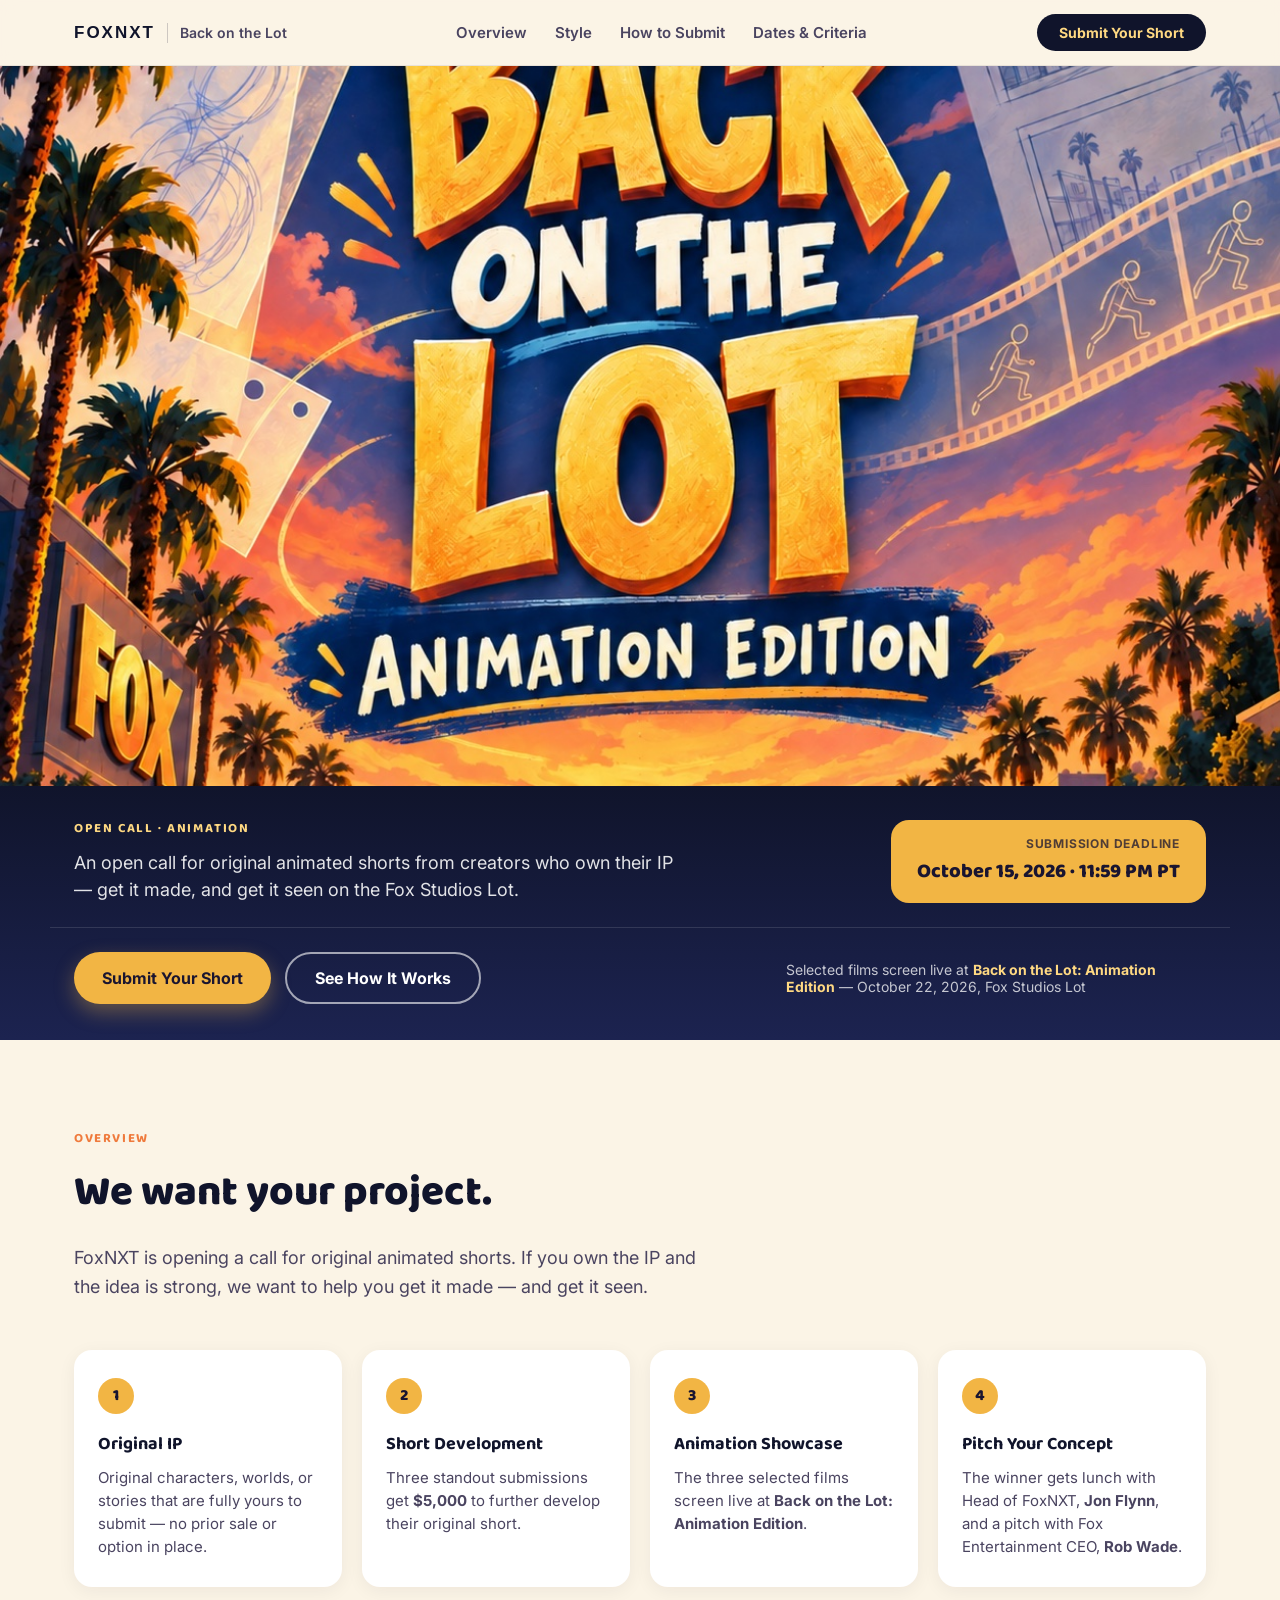
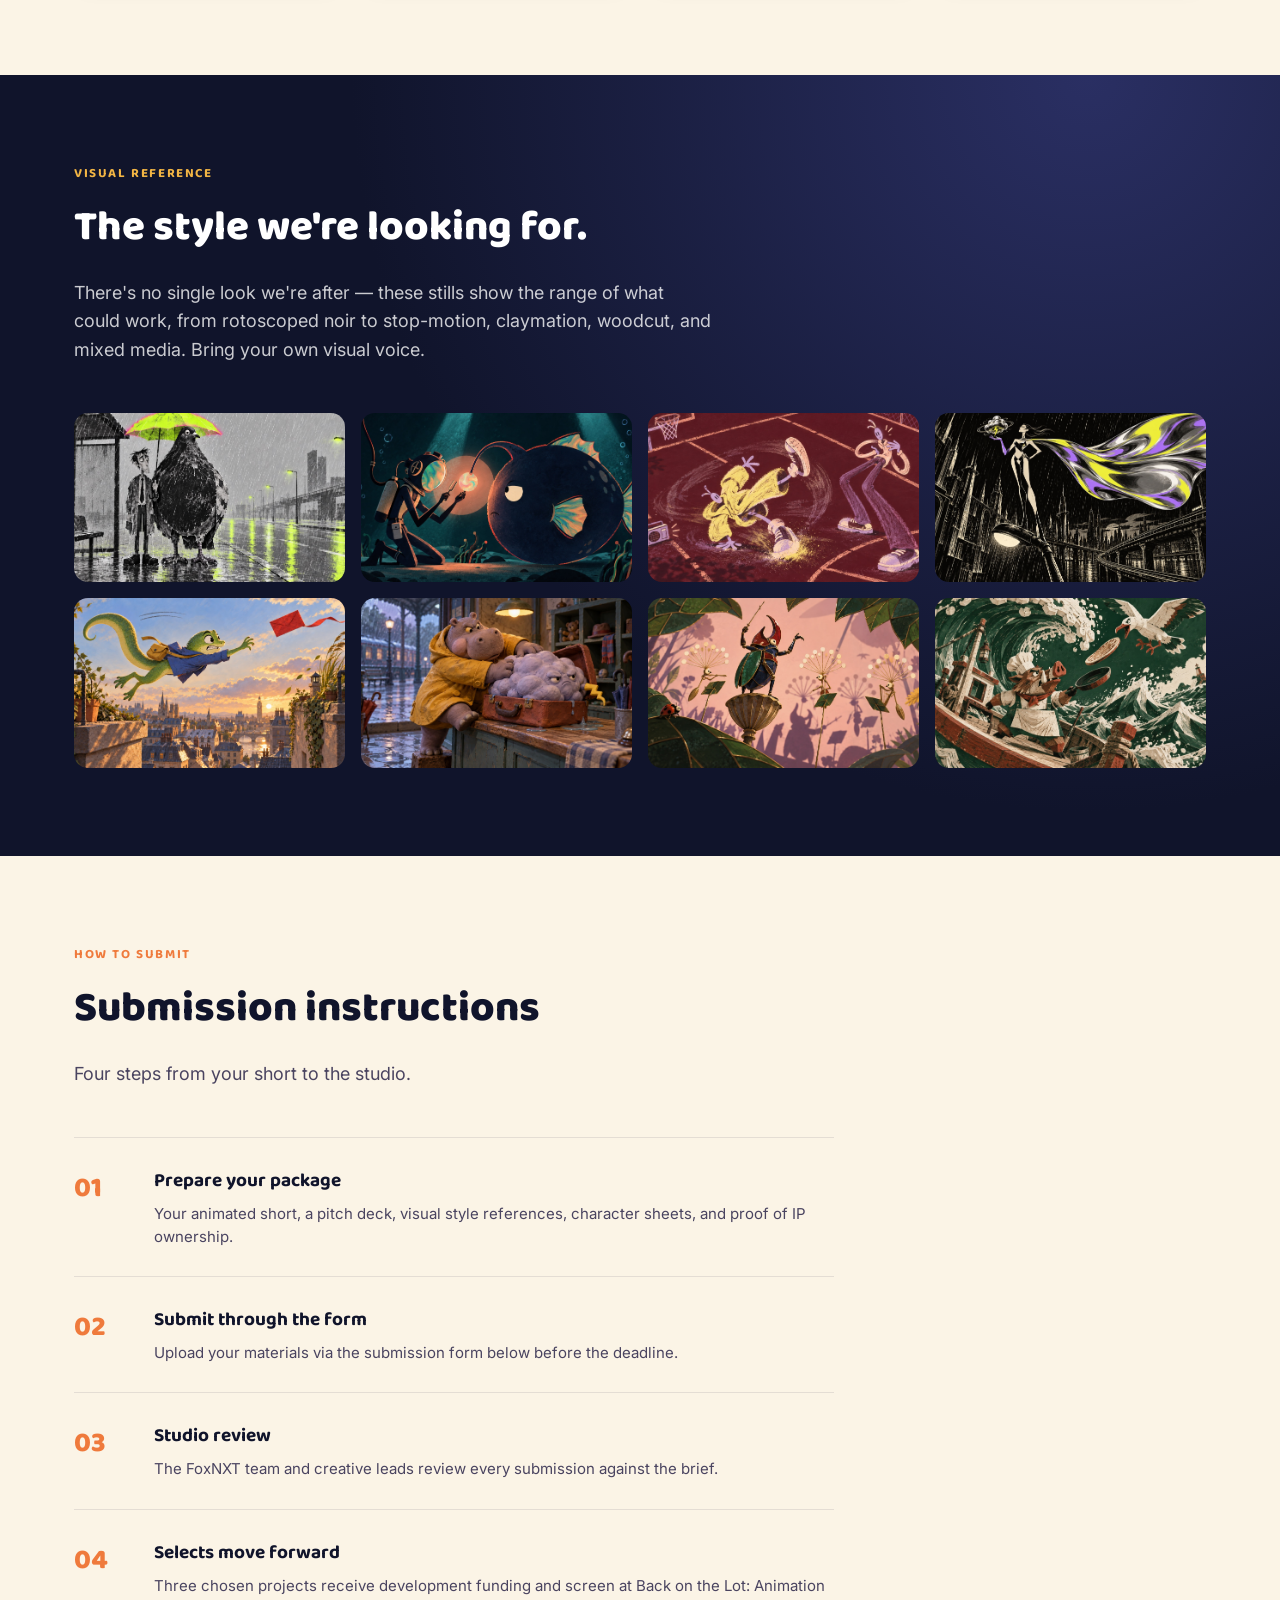
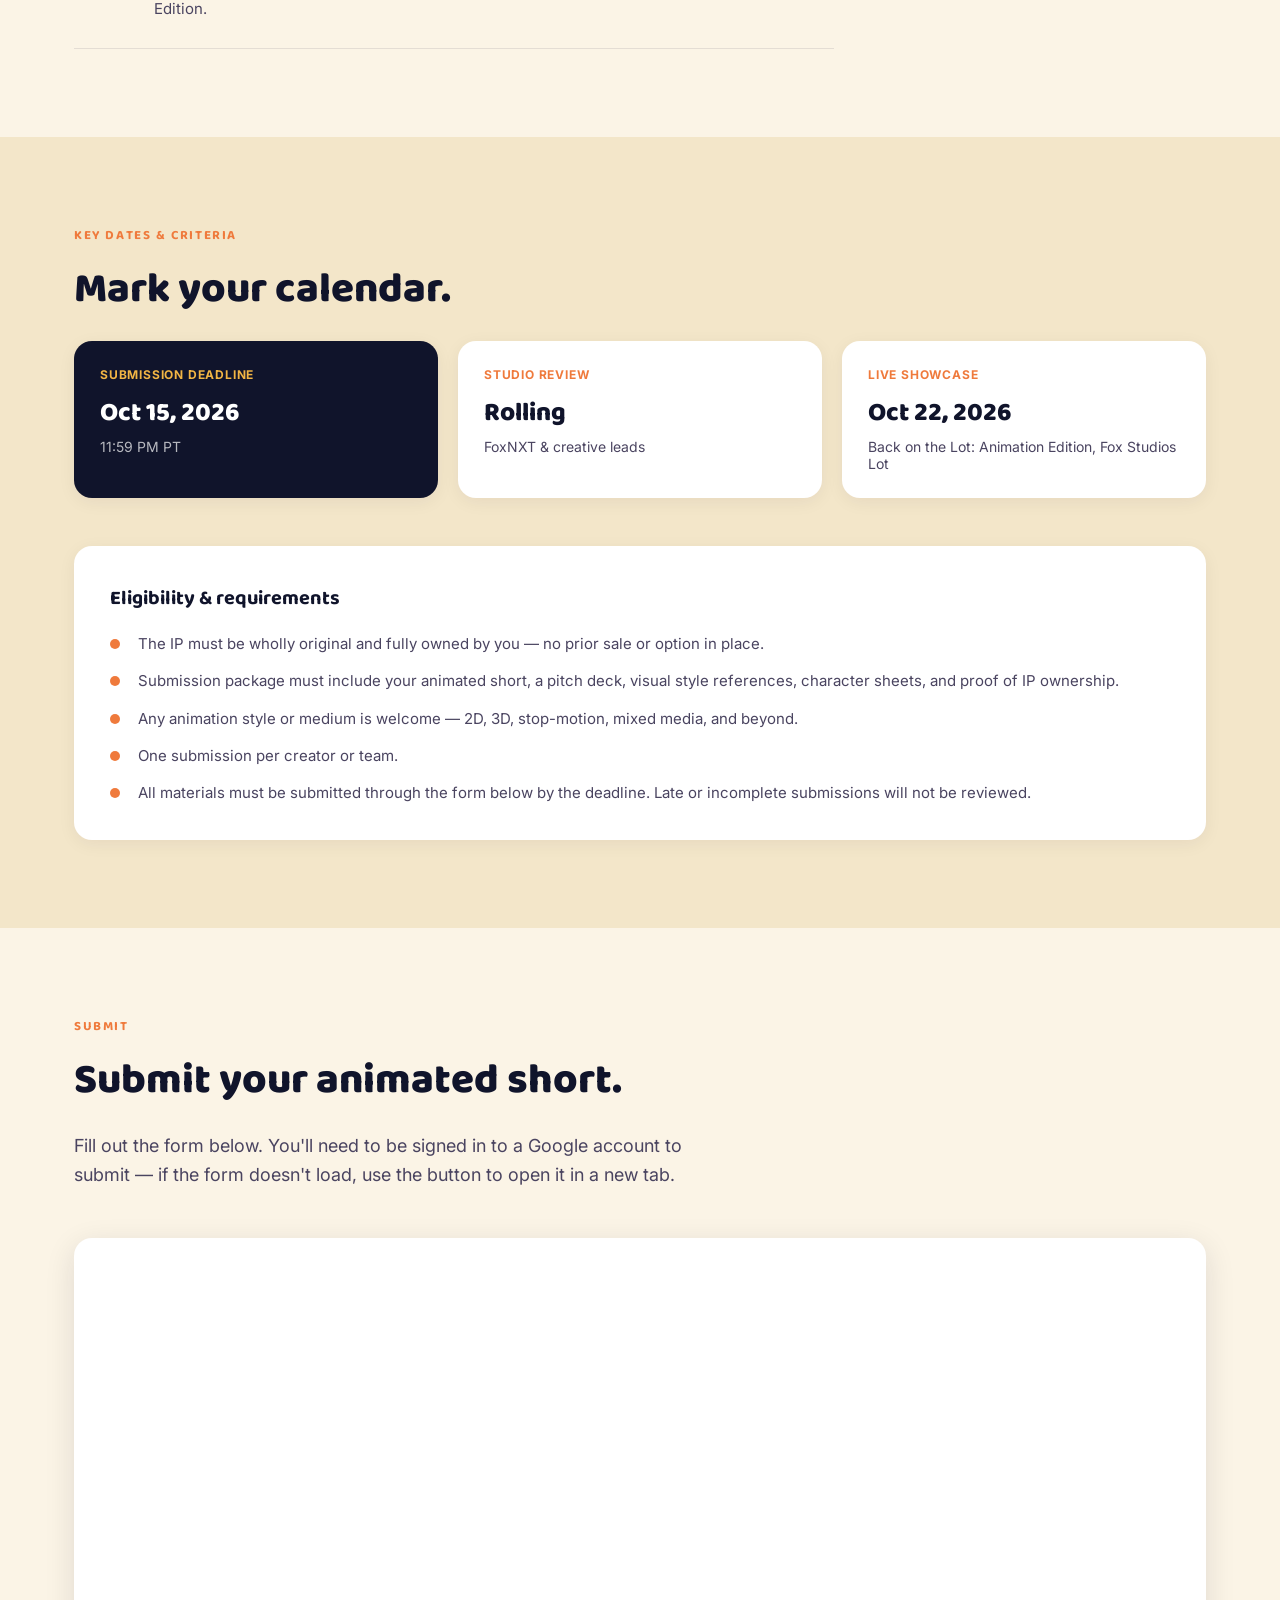
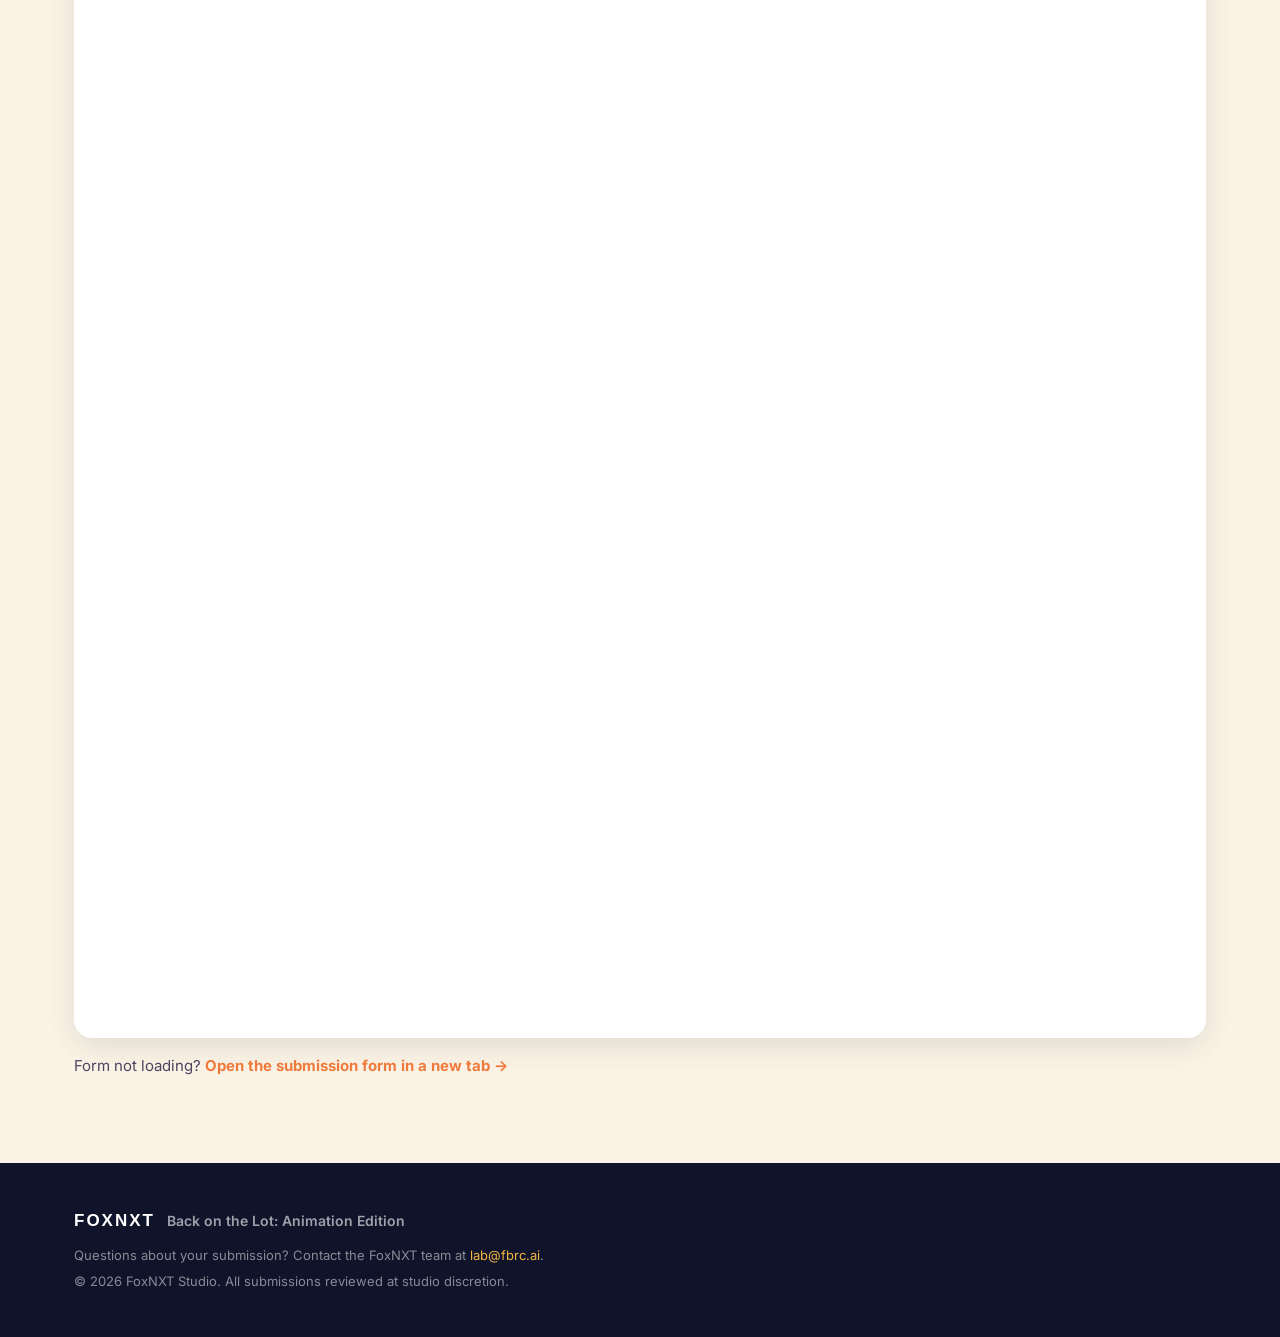
==== animation-edition/index.html @ 65c9e4be "Add Animation Edition call-for-submissions landing page New page at /animation-edition covering the " ====
<!doctype html>
<html lang="en">
<head>
<meta charset="UTF-8" />
<meta name="viewport" content="width=device-width, initial-scale=1.0" />
<title>Back on the Lot: Animation Edition — Call for Submissions</title>
<meta name="description" content="FoxNXT's open call for original animated shorts. Submit your short by October 15, 2026, 11:59 PM PT. Selected films screen live at Back on the Lot: Animation Edition on October 22, 2026." />

<link rel="preconnect" href="https://fonts.googleapis.com" />
<link rel="preconnect" href="https://fonts.gstatic.com" crossorigin />
<link href="https://fonts.googleapis.com/css2?family=Baloo+2:wght@500;700;800&family=Inter:wght@400;500;600;700;800&display=swap" rel="stylesheet" />

<link rel="stylesheet" href="styles.css" />
</head>
<body>

<a class="skip-link" href="#submit">Skip to submission form</a>

<header class="site-header" id="top">
  <div class="wrap header-inner">
    <a class="brand" href="#top">
      <span class="brand-mark">FOXNXT</span>
      <span class="brand-divider" aria-hidden="true"></span>
      <span class="brand-sub">Back on the Lot</span>
    </a>

    <nav class="site-nav" aria-label="Primary">
      <a href="#overview">Overview</a>
      <a href="#style">Style</a>
      <a href="#how-to-submit">How to Submit</a>
      <a href="#dates">Dates &amp; Criteria</a>
    </nav>

    <a class="btn btn-nav-cta" href="#submit">Submit Your Short</a>
  </div>
</header>

<main>

  <!-- HERO -->
  <section class="hero">
    <img class="hero-poster" src="assets/hero-poster.jpg" alt="Back on the Lot: Animation Edition — sunset view down the palm-tree-lined entrance gate of the Fox Studios Lot, with storyboard and film-strip art framing a golden hour sky" />
    <h1 class="sr-only">Back on the Lot: Animation Edition — Call for Submissions</h1>

    <div class="hero-band">
      <div class="wrap hero-band-inner">
        <div class="hero-band-text">
          <p class="eyebrow eyebrow-hero">Open Call · Animation</p>
          <p class="hero-tagline">An open call for original animated shorts from creators who own their IP — get it made, and get it seen on the Fox Studios Lot.</p>
        </div>

        <div class="hero-deadline">
          <div class="hero-deadline-label">Submission Deadline</div>
          <div class="hero-deadline-date">October 15, 2026 · 11:59 PM PT</div>
        </div>
      </div>

      <div class="wrap hero-actions-row">
        <div class="hero-actions">
          <a class="btn btn-primary" href="#submit">Submit Your Short</a>
          <a class="btn btn-ghost" href="#overview">See How It Works</a>
        </div>

        <p class="hero-event">
          Selected films screen live at <strong>Back on the Lot: Animation Edition</strong> — October 22, 2026, Fox Studios Lot
        </p>
      </div>
    </div>
  </section>

  <!-- OVERVIEW -->
  <section class="section section-light" id="overview">
    <div class="wrap">
      <p class="eyebrow">Overview</p>
      <h2 class="section-title">We want your project.</h2>
      <p class="section-lead">
        FoxNXT is opening a call for original animated shorts. If you own the IP and the idea is strong,
        we want to help you get it made — and get it seen.
      </p>

      <div class="value-grid">
        <div class="value-card">
          <span class="value-num">1</span>
          <h3>Original IP</h3>
          <p>Original characters, worlds, or stories that are fully yours to submit — no prior sale or option in place.</p>
        </div>
        <div class="value-card">
          <span class="value-num">2</span>
          <h3>Short Development</h3>
          <p>Three standout submissions get <strong>$5,000</strong> to further develop their original short.</p>
        </div>
        <div class="value-card">
          <span class="value-num">3</span>
          <h3>Animation Showcase</h3>
          <p>The three selected films screen live at <strong>Back on the Lot: Animation Edition</strong>.</p>
        </div>
        <div class="value-card">
          <span class="value-num">4</span>
          <h3>Pitch Your Concept</h3>
          <p>The winner gets lunch with Head of FoxNXT, <strong>Jon Flynn</strong>, and a pitch with Fox Entertainment CEO, <strong>Rob Wade</strong>.</p>
        </div>
      </div>
    </div>
  </section>

  <!-- STYLE REFERENCE -->
  <section class="section section-dark" id="style">
    <div class="wrap">
      <p class="eyebrow eyebrow-light">Visual Reference</p>
      <h2 class="section-title section-title-light">The style we're looking for.</h2>
      <p class="section-lead section-lead-light">
        There's no single look we're after — these stills show the range of what could work,
        from rotoscoped noir to stop-motion, claymation, woodcut, and mixed media. Bring your own visual voice.
      </p>

      <div class="ref-grid">
        <figure class="ref-tile"><img src="assets/refs/ref-01-umbrella-noir.jpg" alt="Rotoscoped noir-style illustration of a man and an oversized pigeon sharing an umbrella at a rain-soaked bus stop" loading="lazy" /></figure>
        <figure class="ref-tile"><img src="assets/refs/ref-02.jpg" alt="Stylized animation still, example of visual reference range" loading="lazy" /></figure>
        <figure class="ref-tile"><img src="assets/refs/ref-03.jpg" alt="Stylized animation still, example of visual reference range" loading="lazy" /></figure>
        <figure class="ref-tile"><img src="assets/refs/ref-04.jpg" alt="Stylized animation still, example of visual reference range" loading="lazy" /></figure>
        <figure class="ref-tile"><img src="assets/refs/ref-05.jpg" alt="Stylized animation still, example of visual reference range" loading="lazy" /></figure>
        <figure class="ref-tile"><img src="assets/refs/ref-06.jpg" alt="Stylized animation still, example of visual reference range" loading="lazy" /></figure>
        <figure class="ref-tile"><img src="assets/refs/ref-07-beetle-conductor.jpg" alt="Stop-motion style illustration of an ornate stained-glass beetle conducting an insect orchestra among leaves" loading="lazy" /></figure>
        <figure class="ref-tile"><img src="assets/refs/ref-08.jpg" alt="Stylized animation still, example of visual reference range" loading="lazy" /></figure>
      </div>
    </div>
  </section>

  <!-- HOW TO SUBMIT -->
  <section class="section section-light" id="how-to-submit">
    <div class="wrap">
      <p class="eyebrow">How to Submit</p>
      <h2 class="section-title">Submission instructions</h2>
      <p class="section-lead">Four steps from your short to the studio.</p>

      <ol class="steps-list">
        <li class="step">
          <span class="step-num">01</span>
          <div>
            <h3>Prepare your package</h3>
            <p>Your animated short, a pitch deck, visual style references, character sheets, and proof of IP ownership.</p>
          </div>
        </li>
        <li class="step">
          <span class="step-num">02</span>
          <div>
            <h3>Submit through the form</h3>
            <p>Upload your materials via the submission form below before the deadline.</p>
          </div>
        </li>
        <li class="step">
          <span class="step-num">03</span>
          <div>
            <h3>Studio review</h3>
            <p>The FoxNXT team and creative leads review every submission against the brief.</p>
          </div>
        </li>
        <li class="step">
          <span class="step-num">04</span>
          <div>
            <h3>Selects move forward</h3>
            <p>Three chosen projects receive development funding and screen at Back on the Lot: Animation Edition.</p>
          </div>
        </li>
      </ol>
    </div>
  </section>

  <!-- DATES & CRITERIA -->
  <section class="section section-accent" id="dates">
    <div class="wrap">
      <p class="eyebrow">Key Dates &amp; Criteria</p>
      <h2 class="section-title">Mark your calendar.</h2>

      <div class="dates-grid">
        <div class="date-card date-card-primary">
          <div class="date-card-label">Submission Deadline</div>
          <div class="date-card-value">Oct 15, 2026</div>
          <div class="date-card-sub">11:59 PM PT</div>
        </div>
        <div class="date-card">
          <div class="date-card-label">Studio Review</div>
          <div class="date-card-value">Rolling</div>
          <div class="date-card-sub">FoxNXT &amp; creative leads</div>
        </div>
        <div class="date-card">
          <div class="date-card-label">Live Showcase</div>
          <div class="date-card-value">Oct 22, 2026</div>
          <div class="date-card-sub">Back on the Lot: Animation Edition, Fox Studios Lot</div>
        </div>
      </div>

      <div class="criteria-box">
        <h3>Eligibility &amp; requirements</h3>
        <ul>
          <li>The IP must be wholly original and fully owned by you — no prior sale or option in place.</li>
          <li>Submission package must include your animated short, a pitch deck, visual style references, character sheets, and proof of IP ownership.</li>
          <li>Any animation style or medium is welcome — 2D, 3D, stop-motion, mixed media, and beyond.</li>
          <li>One submission per creator or team.</li>
          <li>All materials must be submitted through the form below by the deadline. Late or incomplete submissions will not be reviewed.</li>
        </ul>
      </div>
    </div>
  </section>

  <!-- SUBMIT -->
  <section class="section section-light" id="submit">
    <div class="wrap">
      <p class="eyebrow">Submit</p>
      <h2 class="section-title">Submit your animated short.</h2>
      <p class="section-lead">
        Fill out the form below. You'll need to be signed in to a Google account to submit —
        if the form doesn't load, use the button to open it in a new tab.
      </p>

      <div class="form-embed">
        <iframe
          src="https://docs.google.com/forms/d/e/1FAIpQLSfeu54Itr1Ohcw1kDyxIdmZYM_0lZHUWXJtuow0jOIGobowrg/viewform?embedded=true"
          title="Back on the Lot: Animation Edition — Submission Form">
          Loading submission form…
        </iframe>
      </div>

      <p class="form-fallback">
        Form not loading? <a href="https://forms.gle/f7uqwUuEiVvw7zs36" target="_blank" rel="noopener">Open the submission form in a new tab →</a>
      </p>
    </div>
  </section>

</main>

<footer class="site-footer">
  <div class="wrap footer-inner">
    <div class="footer-brand">
      <span class="brand-mark">FOXNXT</span>
      <span class="brand-sub">Back on the Lot: Animation Edition</span>
    </div>
    <p class="footer-note">Questions about your submission? Contact the FoxNXT team at <a href="mailto:lab@fbrc.ai">lab@fbrc.ai</a>.</p>
    <p class="footer-copy">© 2026 FoxNXT Studio. All submissions reviewed at studio discretion.</p>
  </div>
</footer>

</body>
</html>
---- animation-edition/styles.css ----
/* ---------- Tokens ---------- */
:root {
  --navy-deep: #10142b;
  --navy: #1c2350;
  --navy-soft: #2a2f63;
  --sunset-orange: #ef7a3c;
  --sunset-pink: #e8555f;
  --gold: #f2b544;
  --gold-light: #ffd982;
  --cream: #fbf4e6;
  --cream-deep: #f3e6c9;
  --ink: #1a1530;
  --ink-soft: #4a4460;
  --white: #ffffff;

  --font-display: "Baloo 2", "Arial Rounded MT Bold", sans-serif;
  --font-body: "Inter", -apple-system, BlinkMacSystemFont, "Segoe UI", sans-serif;

  --max-width: 1180px;
  --radius: 18px;
  color-scheme: light;
}

/* ---------- Reset-ish ---------- */
* { box-sizing: border-box; }
html { scroll-behavior: smooth; }
body {
  margin: 0;
  font-family: var(--font-body);
  color: var(--ink);
  background: var(--cream);
  -webkit-font-smoothing: antialiased;
}
img { max-width: 100%; display: block; }
a { color: inherit; }
ul, ol { margin: 0; padding: 0; }
h1, h2, h3, p { margin: 0; }

.wrap {
  max-width: var(--max-width);
  margin: 0 auto;
  padding: 0 24px;
}

.sr-only {
  position: absolute;
  width: 1px; height: 1px;
  padding: 0; margin: -1px;
  overflow: hidden;
  clip: rect(0,0,0,0);
  white-space: nowrap;
  border: 0;
}

.skip-link {
  position: absolute;
  left: -999px;
  top: 0;
  background: var(--gold);
  color: var(--ink);
  padding: 12px 20px;
  font-weight: 700;
  z-index: 200;
  border-radius: 0 0 8px 0;
}
.skip-link:focus {
  left: 0;
}

/* ---------- Buttons ---------- */
.btn {
  display: inline-flex;
  align-items: center;
  justify-content: center;
  padding: 14px 28px;
  border-radius: 999px;
  font-weight: 700;
  font-size: 16px;
  text-decoration: none;
  transition: transform 0.15s ease, box-shadow 0.15s ease, background 0.15s ease;
  white-space: nowrap;
}
.btn:hover { transform: translateY(-2px); }

.btn-primary {
  background: var(--gold);
  color: var(--ink);
  box-shadow: 0 8px 20px rgba(242, 181, 68, 0.35);
}
.btn-primary:hover { background: var(--gold-light); }

.btn-ghost {
  background: transparent;
  color: var(--white);
  border: 2px solid rgba(255,255,255,0.6);
}
.btn-ghost:hover { border-color: var(--white); background: rgba(255,255,255,0.1); }

.btn-nav-cta {
  background: var(--navy-deep);
  color: var(--gold-light);
  padding: 10px 22px;
  font-size: 14px;
}
.btn-nav-cta:hover { background: var(--navy); }

/* ---------- Header ---------- */
.site-header {
  position: sticky;
  top: 0;
  z-index: 100;
  background: rgba(251, 244, 230, 0.92);
  backdrop-filter: blur(8px);
  border-bottom: 1px solid rgba(26, 21, 48, 0.08);
}
.header-inner {
  display: flex;
  align-items: center;
  justify-content: space-between;
  gap: 20px;
  padding-top: 14px;
  padding-bottom: 14px;
}
.brand {
  display: flex;
  align-items: center;
  gap: 12px;
  text-decoration: none;
  color: var(--ink);
}
.brand-mark {
  font-family: Arial, Helvetica, sans-serif;
  font-weight: 700;
  font-size: 17px;
  letter-spacing: 2px;
  color: var(--navy-deep);
}
.brand-divider {
  width: 1px;
  height: 20px;
  background: rgba(26,21,48,0.2);
}
.brand-sub {
  font-size: 14px;
  font-weight: 600;
  color: var(--ink-soft);
}

.site-nav {
  display: flex;
  gap: 28px;
}
.site-nav a {
  text-decoration: none;
  font-weight: 600;
  font-size: 15px;
  color: var(--ink-soft);
}
.site-nav a:hover { color: var(--ink); }

@media (max-width: 820px) {
  .site-nav { display: none; }
  .brand-sub { display: none; }
  .brand-divider { display: none; }
}

/* ---------- Hero ---------- */
.hero {
  position: relative;
  background: var(--navy-deep);
}
.hero-poster {
  width: 100%;
  height: min(88vw, 720px);
  min-height: 420px;
  object-fit: cover;
  object-position: center 38%;
  display: block;
}

.hero-band {
  background: linear-gradient(180deg, var(--navy-deep) 0%, var(--navy) 100%);
  padding: 32px 0 36px;
}
.hero-band-inner {
  display: flex;
  align-items: flex-end;
  justify-content: space-between;
  gap: 24px;
  flex-wrap: wrap;
  padding-bottom: 24px;
  border-bottom: 1px solid rgba(255,255,255,0.12);
}
.eyebrow {
  font-family: var(--font-display);
  font-weight: 700;
  font-size: 13px;
  letter-spacing: 1.6px;
  text-transform: uppercase;
  color: var(--sunset-orange);
  margin-bottom: 10px;
}
.eyebrow-light { color: var(--gold); }
.eyebrow-hero { color: var(--gold-light); }

.hero-band-text { max-width: 620px; }
.hero-tagline {
  font-size: 18px;
  line-height: 1.5;
  color: rgba(255,255,255,0.88);
}

.hero-deadline {
  background: var(--gold);
  color: var(--ink);
  border-radius: var(--radius);
  padding: 16px 26px;
  text-align: right;
  flex-shrink: 0;
}
.hero-deadline-label {
  font-size: 12px;
  font-weight: 700;
  letter-spacing: 0.8px;
  text-transform: uppercase;
  opacity: 0.75;
  margin-bottom: 4px;
}
.hero-deadline-date {
  font-family: var(--font-display);
  font-weight: 800;
  font-size: 20px;
}

.hero-actions-row {
  display: flex;
  align-items: center;
  justify-content: space-between;
  gap: 20px;
  flex-wrap: wrap;
  padding-top: 24px;
}
.hero-actions {
  display: flex;
  gap: 14px;
  flex-wrap: wrap;
}
.hero-event {
  font-size: 14px;
  color: rgba(255,255,255,0.75);
  max-width: 420px;
}
.hero-event strong { color: var(--gold-light); }

@media (max-width: 640px) {
  .hero-deadline { text-align: left; }
  .hero-band-inner { align-items: flex-start; }
}

/* ---------- Sections ---------- */
.section {
  padding: 88px 0;
}
.section-light { background: var(--cream); }
.section-dark {
  background: var(--navy-deep);
  background-image: radial-gradient(circle at 85% 0%, var(--navy-soft) 0%, var(--navy-deep) 55%);
}
.section-accent { background: var(--cream-deep); }

.section-title {
  font-family: var(--font-display);
  font-weight: 800;
  font-size: clamp(28px, 4vw, 42px);
  color: var(--navy-deep);
  margin-bottom: 18px;
  max-width: 720px;
}
.section-title-light { color: var(--white); }

.section-lead {
  font-size: 18px;
  line-height: 1.6;
  color: var(--ink-soft);
  max-width: 640px;
  margin-bottom: 48px;
}
.section-lead-light { color: rgba(255,255,255,0.78); }

/* ---------- Overview value grid ---------- */
.value-grid {
  display: grid;
  grid-template-columns: repeat(4, 1fr);
  gap: 20px;
}
@media (max-width: 980px) {
  .value-grid { grid-template-columns: repeat(2, 1fr); }
}
@media (max-width: 560px) {
  .value-grid { grid-template-columns: 1fr; }
}

.value-card {
  background: var(--white);
  border-radius: var(--radius);
  padding: 28px 24px;
  box-shadow: 0 4px 18px rgba(26,21,48,0.06);
}
.value-num {
  display: inline-flex;
  align-items: center;
  justify-content: center;
  width: 36px;
  height: 36px;
  border-radius: 50%;
  background: var(--gold);
  color: var(--ink);
  font-family: var(--font-display);
  font-weight: 800;
  font-size: 16px;
  margin-bottom: 16px;
}
.value-card h3 {
  font-family: var(--font-display);
  font-weight: 700;
  font-size: 18px;
  color: var(--navy-deep);
  margin-bottom: 8px;
}
.value-card p {
  font-size: 15px;
  line-height: 1.55;
  color: var(--ink-soft);
}

/* ---------- Style reference grid ---------- */
.ref-grid {
  display: grid;
  grid-template-columns: repeat(4, 1fr);
  gap: 16px;
}
@media (max-width: 900px) {
  .ref-grid { grid-template-columns: repeat(2, 1fr); }
}
.ref-tile {
  margin: 0;
  border-radius: 14px;
  overflow: hidden;
  aspect-ratio: 16 / 10;
  background: var(--navy-soft);
}
.ref-tile img {
  width: 100%;
  height: 100%;
  object-fit: cover;
  transition: transform 0.4s ease;
}
.ref-tile:hover img { transform: scale(1.06); }

/* ---------- Steps ---------- */
.steps-list {
  list-style: none;
  display: flex;
  flex-direction: column;
  gap: 0;
  max-width: 760px;
}
.step {
  display: flex;
  gap: 24px;
  padding: 28px 0;
  border-top: 1px solid rgba(26,21,48,0.1);
}
.steps-list .step:last-child { border-bottom: 1px solid rgba(26,21,48,0.1); }
.step-num {
  font-family: var(--font-display);
  font-weight: 800;
  font-size: 28px;
  color: var(--sunset-orange);
  flex-shrink: 0;
  width: 56px;
}
.step h3 {
  font-family: var(--font-display);
  font-weight: 700;
  font-size: 19px;
  color: var(--navy-deep);
  margin-bottom: 6px;
}
.step p {
  font-size: 15px;
  line-height: 1.55;
  color: var(--ink-soft);
}

/* ---------- Dates & criteria ---------- */
.dates-grid {
  display: grid;
  grid-template-columns: repeat(3, 1fr);
  gap: 20px;
  margin-bottom: 48px;
}
@media (max-width: 820px) {
  .dates-grid { grid-template-columns: 1fr; }
}
.date-card {
  background: var(--white);
  border-radius: var(--radius);
  padding: 26px;
  box-shadow: 0 4px 18px rgba(26,21,48,0.06);
}
.date-card-primary {
  background: var(--navy-deep);
  color: var(--white);
}
.date-card-label {
  font-size: 12px;
  font-weight: 700;
  letter-spacing: 0.8px;
  text-transform: uppercase;
  color: var(--sunset-orange);
  margin-bottom: 10px;
}
.date-card-primary .date-card-label { color: var(--gold); }
.date-card-value {
  font-family: var(--font-display);
  font-weight: 800;
  font-size: 26px;
  color: var(--navy-deep);
  margin-bottom: 4px;
}
.date-card-primary .date-card-value { color: var(--white); }
.date-card-sub {
  font-size: 14px;
  color: var(--ink-soft);
}
.date-card-primary .date-card-sub { color: rgba(255,255,255,0.7); }

.criteria-box {
  background: var(--white);
  border-radius: var(--radius);
  padding: 36px;
  box-shadow: 0 4px 18px rgba(26,21,48,0.06);
}
.criteria-box h3 {
  font-family: var(--font-display);
  font-weight: 700;
  font-size: 20px;
  color: var(--navy-deep);
  margin-bottom: 18px;
}
.criteria-box ul {
  list-style: none;
  display: flex;
  flex-direction: column;
  gap: 14px;
}
.criteria-box li {
  position: relative;
  padding-left: 28px;
  font-size: 15px;
  line-height: 1.55;
  color: var(--ink-soft);
}
.criteria-box li::before {
  content: "";
  position: absolute;
  left: 0;
  top: 7px;
  width: 10px;
  height: 10px;
  border-radius: 50%;
  background: var(--sunset-orange);
}

/* ---------- Submit / form ---------- */
.form-embed {
  border-radius: var(--radius);
  overflow: hidden;
  box-shadow: 0 8px 30px rgba(26,21,48,0.12);
  background: var(--white);
}
.form-embed iframe {
  width: 100%;
  height: 1400px;
  border: 0;
  display: block;
}
.form-fallback {
  margin-top: 18px;
  font-size: 15px;
  color: var(--ink-soft);
}
.form-fallback a {
  color: var(--sunset-orange);
  font-weight: 700;
  text-decoration: none;
}
.form-fallback a:hover { text-decoration: underline; }

/* ---------- Footer ---------- */
.site-footer {
  background: var(--navy-deep);
  padding: 48px 0;
}
.footer-inner {
  display: flex;
  flex-direction: column;
  gap: 10px;
}
.footer-brand {
  display: flex;
  align-items: center;
  gap: 12px;
  margin-bottom: 6px;
}
.footer-brand .brand-mark { color: var(--white); }
.footer-brand .brand-sub { color: rgba(255,255,255,0.6); }
.footer-note, .footer-copy {
  font-size: 13px;
  color: rgba(255,255,255,0.5);
}
.footer-note a {
  color: var(--gold);
  text-decoration: none;
}
.footer-note a:hover { text-decoration: underline; }
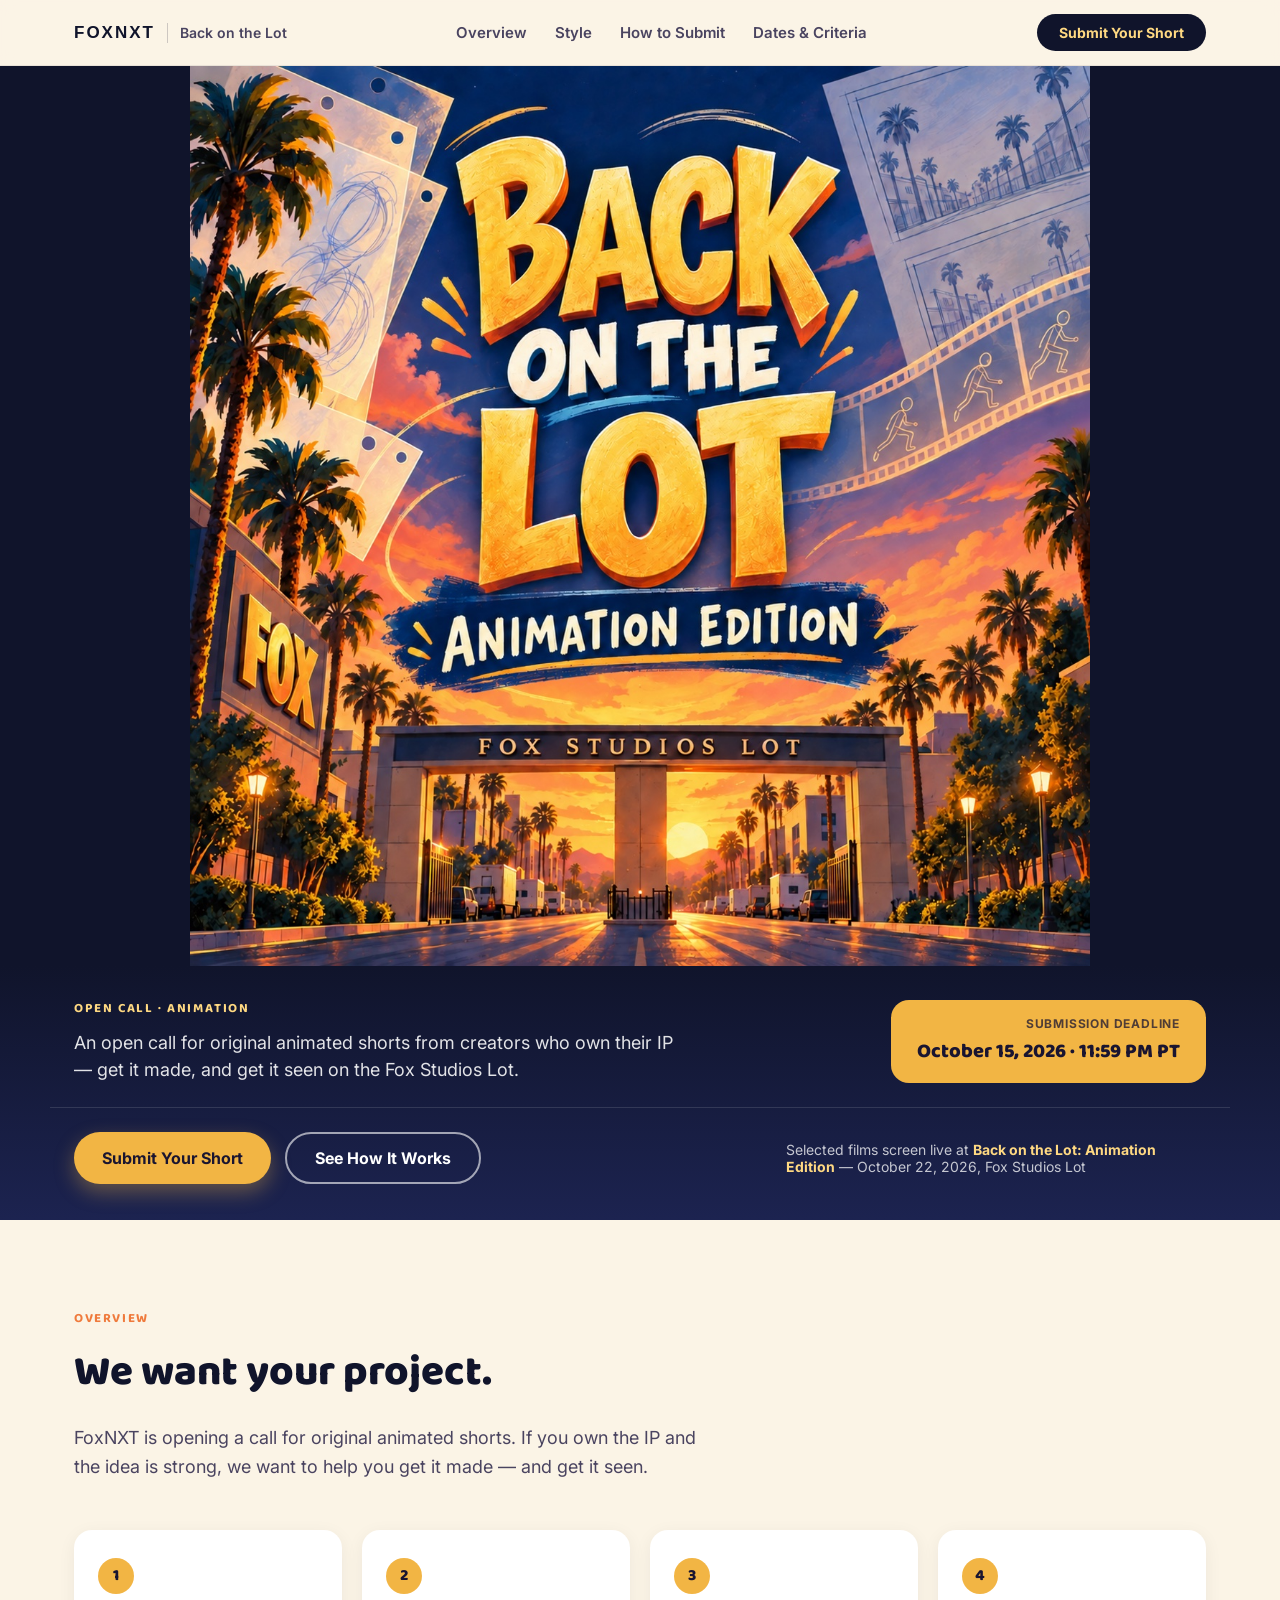
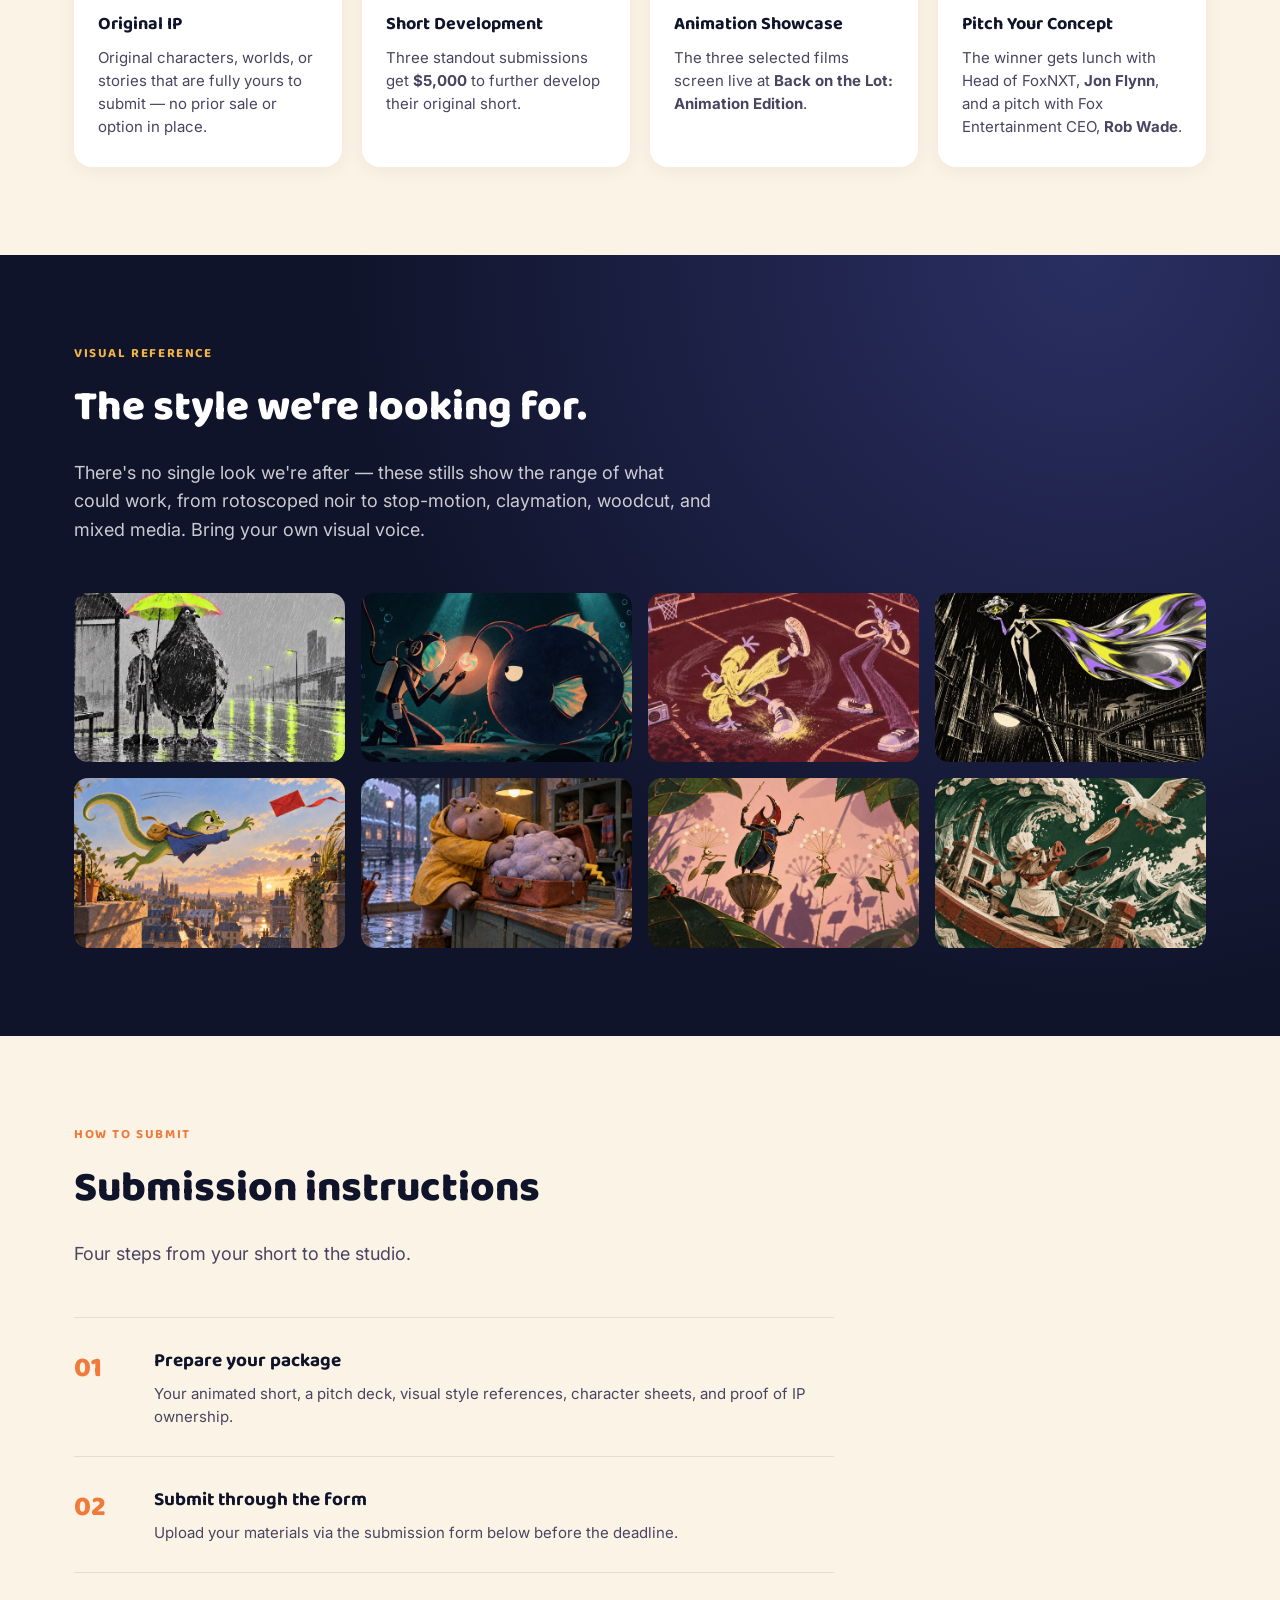
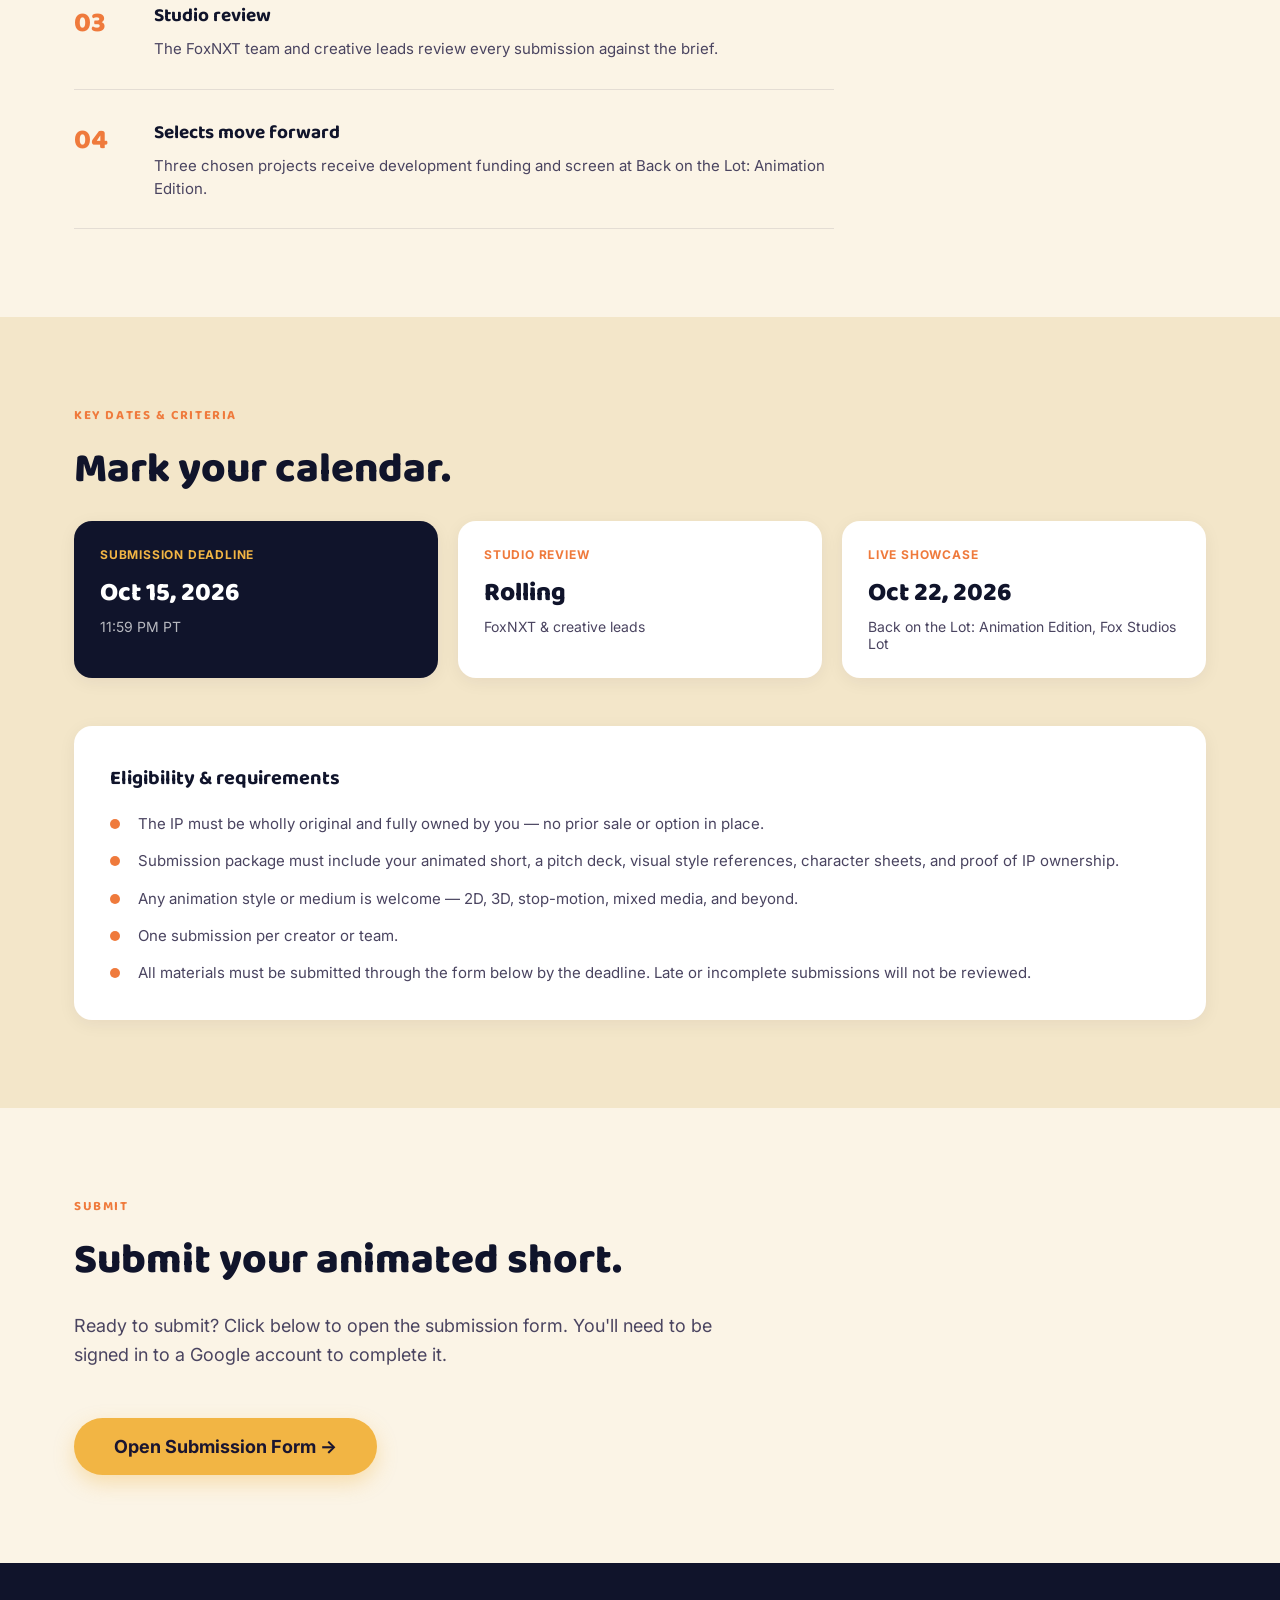
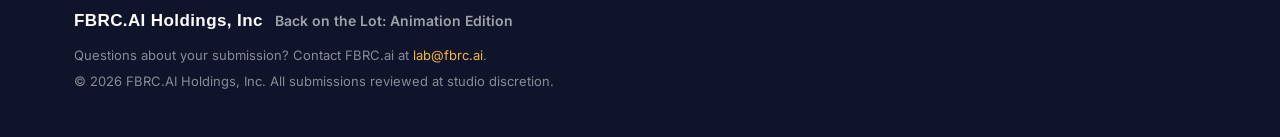
==== commit 6aab3e67: "Swap embedded form for a button, rebrand footer to FBRC.AI Replace the inline Google Form iframe wit" ====
--- a/animation-edition/index.html
+++ b/animation-edition/index.html
@@ -209,21 +209,13 @@
       <p class="eyebrow">Submit</p>
       <h2 class="section-title">Submit your animated short.</h2>
       <p class="section-lead">
-        Fill out the form below. You'll need to be signed in to a Google account to submit —
-        if the form doesn't load, use the button to open it in a new tab.
+        Ready to submit? Click below to open the submission form. You'll need to be signed in
+        to a Google account to complete it.
       </p>
 
-      <div class="form-embed">
-        <iframe
-          src="https://docs.google.com/forms/d/e/1FAIpQLSfeu54Itr1Ohcw1kDyxIdmZYM_0lZHUWXJtuow0jOIGobowrg/viewform?embedded=true"
-          title="Back on the Lot: Animation Edition — Submission Form">
-          Loading submission form…
-        </iframe>
-      </div>
-
-      <p class="form-fallback">
-        Form not loading? <a href="https://forms.gle/f7uqwUuEiVvw7zs36" target="_blank" rel="noopener">Open the submission form in a new tab →</a>
-      </p>
+      <a class="btn btn-primary btn-submit-cta" href="https://forms.gle/f7uqwUuEiVvw7zs36" target="_blank" rel="noopener">
+        Open Submission Form →
+      </a>
     </div>
   </section>
 
@@ -232,11 +224,11 @@
 <footer class="site-footer">
   <div class="wrap footer-inner">
     <div class="footer-brand">
-      <span class="brand-mark">FOXNXT</span>
+      <span class="brand-mark">FBRC.AI Holdings, Inc</span>
       <span class="brand-sub">Back on the Lot: Animation Edition</span>
     </div>
-    <p class="footer-note">Questions about your submission? Contact the FoxNXT team at <a href="mailto:lab@fbrc.ai">lab@fbrc.ai</a>.</p>
-    <p class="footer-copy">© 2026 FoxNXT Studio. All submissions reviewed at studio discretion.</p>
+    <p class="footer-note">Questions about your submission? Contact FBRC.ai at <a href="mailto:lab@fbrc.ai">lab@fbrc.ai</a>.</p>
+    <p class="footer-copy">© 2026 FBRC.AI Holdings, Inc. All submissions reviewed at studio discretion.</p>
   </div>
 </footer>
 
--- a/animation-edition/styles.css
+++ b/animation-edition/styles.css
@@ -170,12 +170,12 @@
   background: var(--navy-deep);
 }
 .hero-poster {
+  display: block;
   width: 100%;
-  height: min(88vw, 720px);
-  min-height: 420px;
-  object-fit: cover;
-  object-position: center 38%;
-  display: block;
+  max-width: 900px;
+  aspect-ratio: 1 / 1;
+  margin: 0 auto;
+  object-fit: contain;
 }
 
 .hero-band {
@@ -474,29 +474,10 @@
 }
 
 /* ---------- Submit / form ---------- */
-.form-embed {
-  border-radius: var(--radius);
-  overflow: hidden;
-  box-shadow: 0 8px 30px rgba(26,21,48,0.12);
-  background: var(--white);
-}
-.form-embed iframe {
-  width: 100%;
-  height: 1400px;
-  border: 0;
-  display: block;
-}
-.form-fallback {
-  margin-top: 18px;
-  font-size: 15px;
-  color: var(--ink-soft);
-}
-.form-fallback a {
-  color: var(--sunset-orange);
-  font-weight: 700;
-  text-decoration: none;
-}
-.form-fallback a:hover { text-decoration: underline; }
+.btn-submit-cta {
+  font-size: 18px;
+  padding: 18px 40px;
+}
 
 /* ---------- Footer ---------- */
 .site-footer {
@@ -514,7 +495,10 @@
   gap: 12px;
   margin-bottom: 6px;
 }
-.footer-brand .brand-mark { color: var(--white); }
+.footer-brand .brand-mark {
+  color: var(--white);
+  letter-spacing: 0.4px;
+}
 .footer-brand .brand-sub { color: rgba(255,255,255,0.6); }
 .footer-note, .footer-copy {
   font-size: 13px;
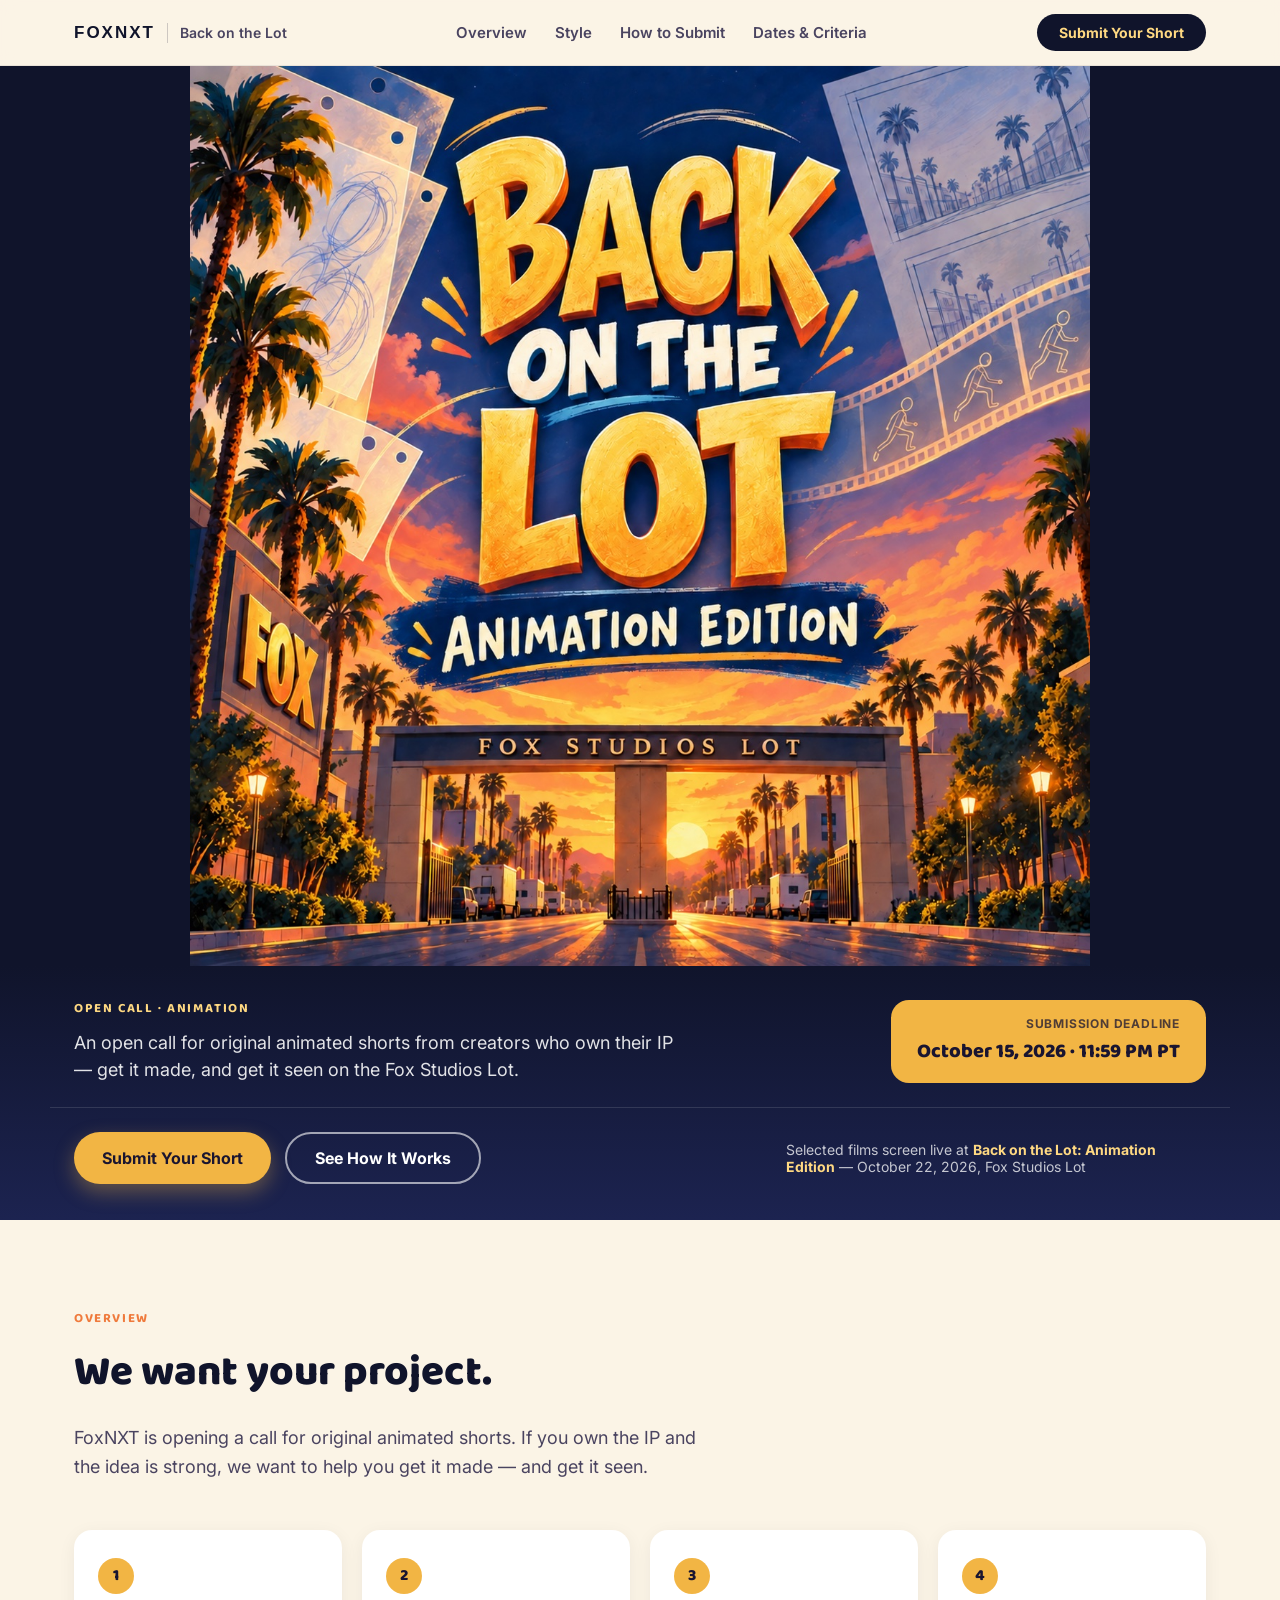
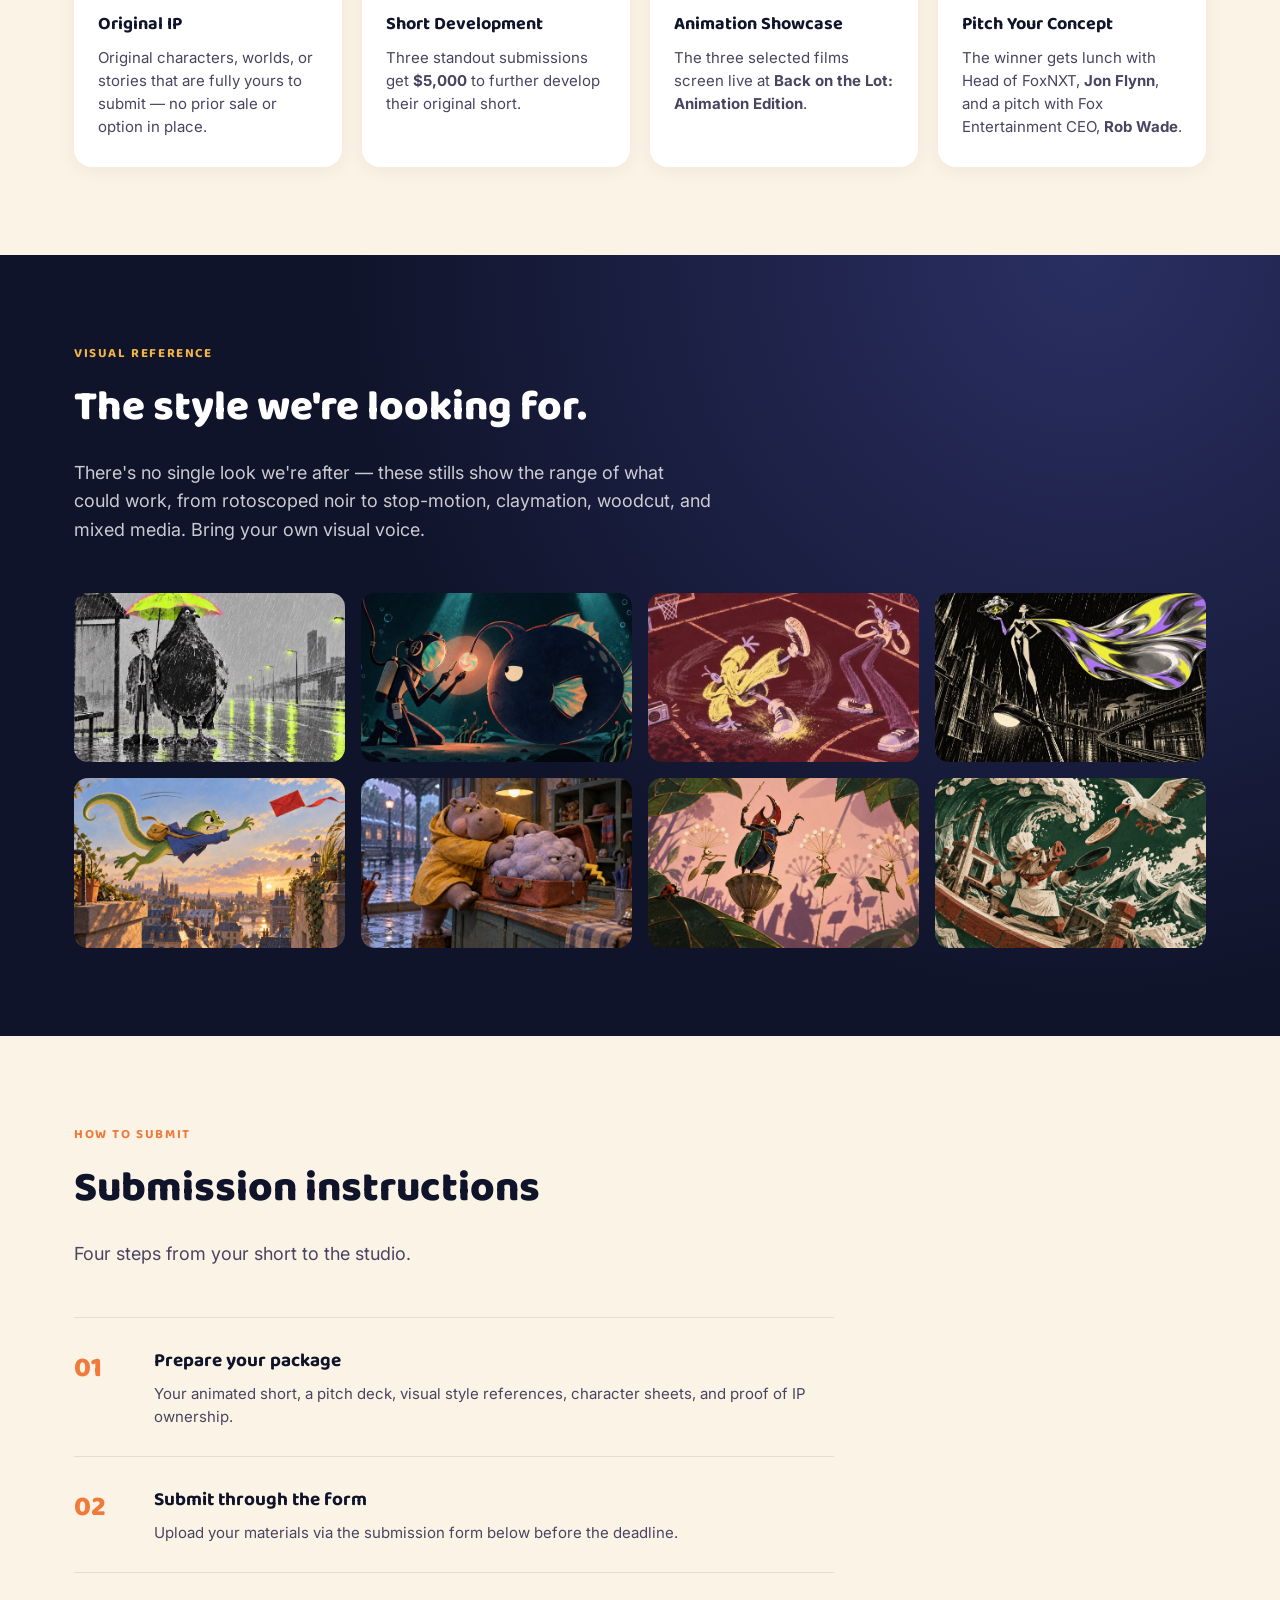
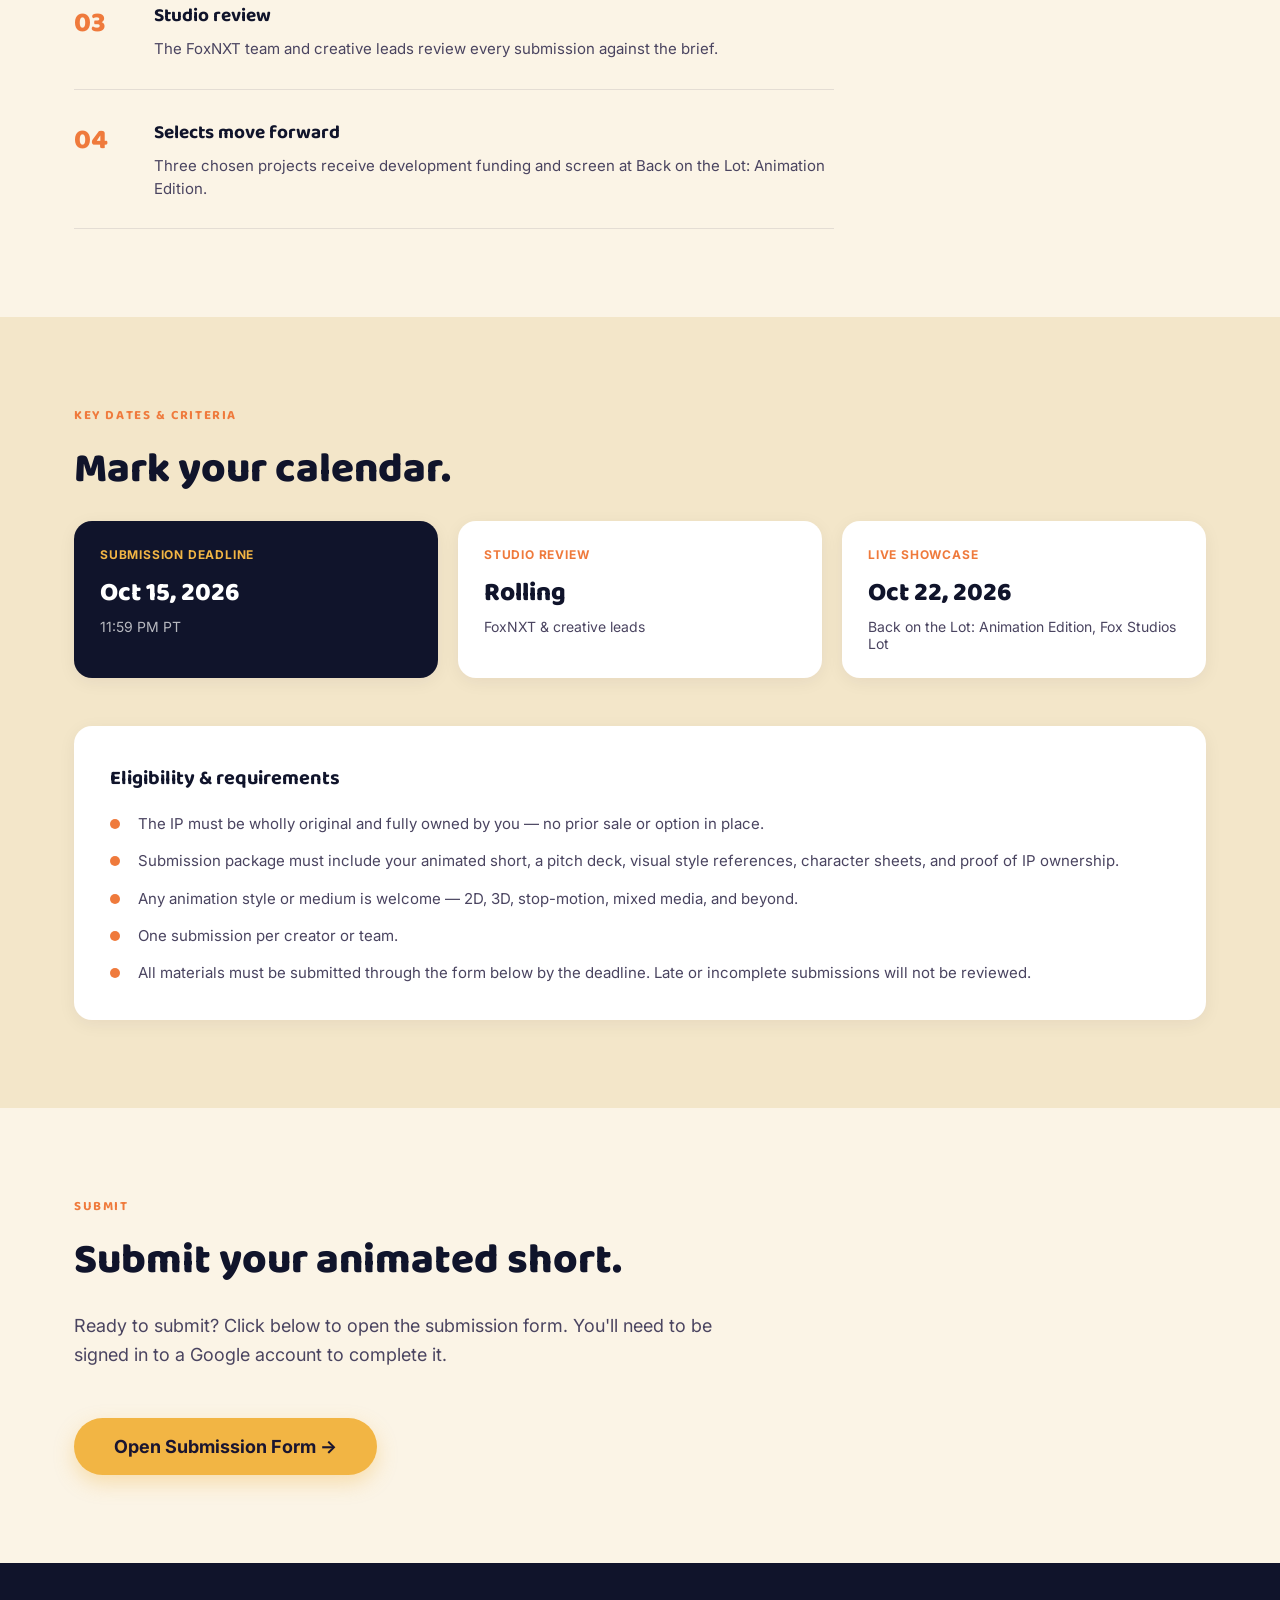
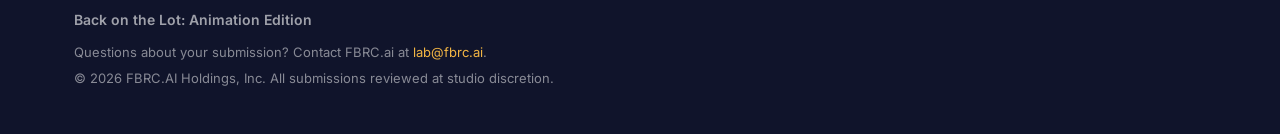
==== commit ca09ecbd: "Remove FBRC.AI Holdings, Inc heading from footer Keep the event name, contact line, and copyright te" ====
--- a/animation-edition/index.html
+++ b/animation-edition/index.html
@@ -224,7 +224,6 @@
 <footer class="site-footer">
   <div class="wrap footer-inner">
     <div class="footer-brand">
-      <span class="brand-mark">FBRC.AI Holdings, Inc</span>
       <span class="brand-sub">Back on the Lot: Animation Edition</span>
     </div>
     <p class="footer-note">Questions about your submission? Contact FBRC.ai at <a href="mailto:lab@fbrc.ai">lab@fbrc.ai</a>.</p>
